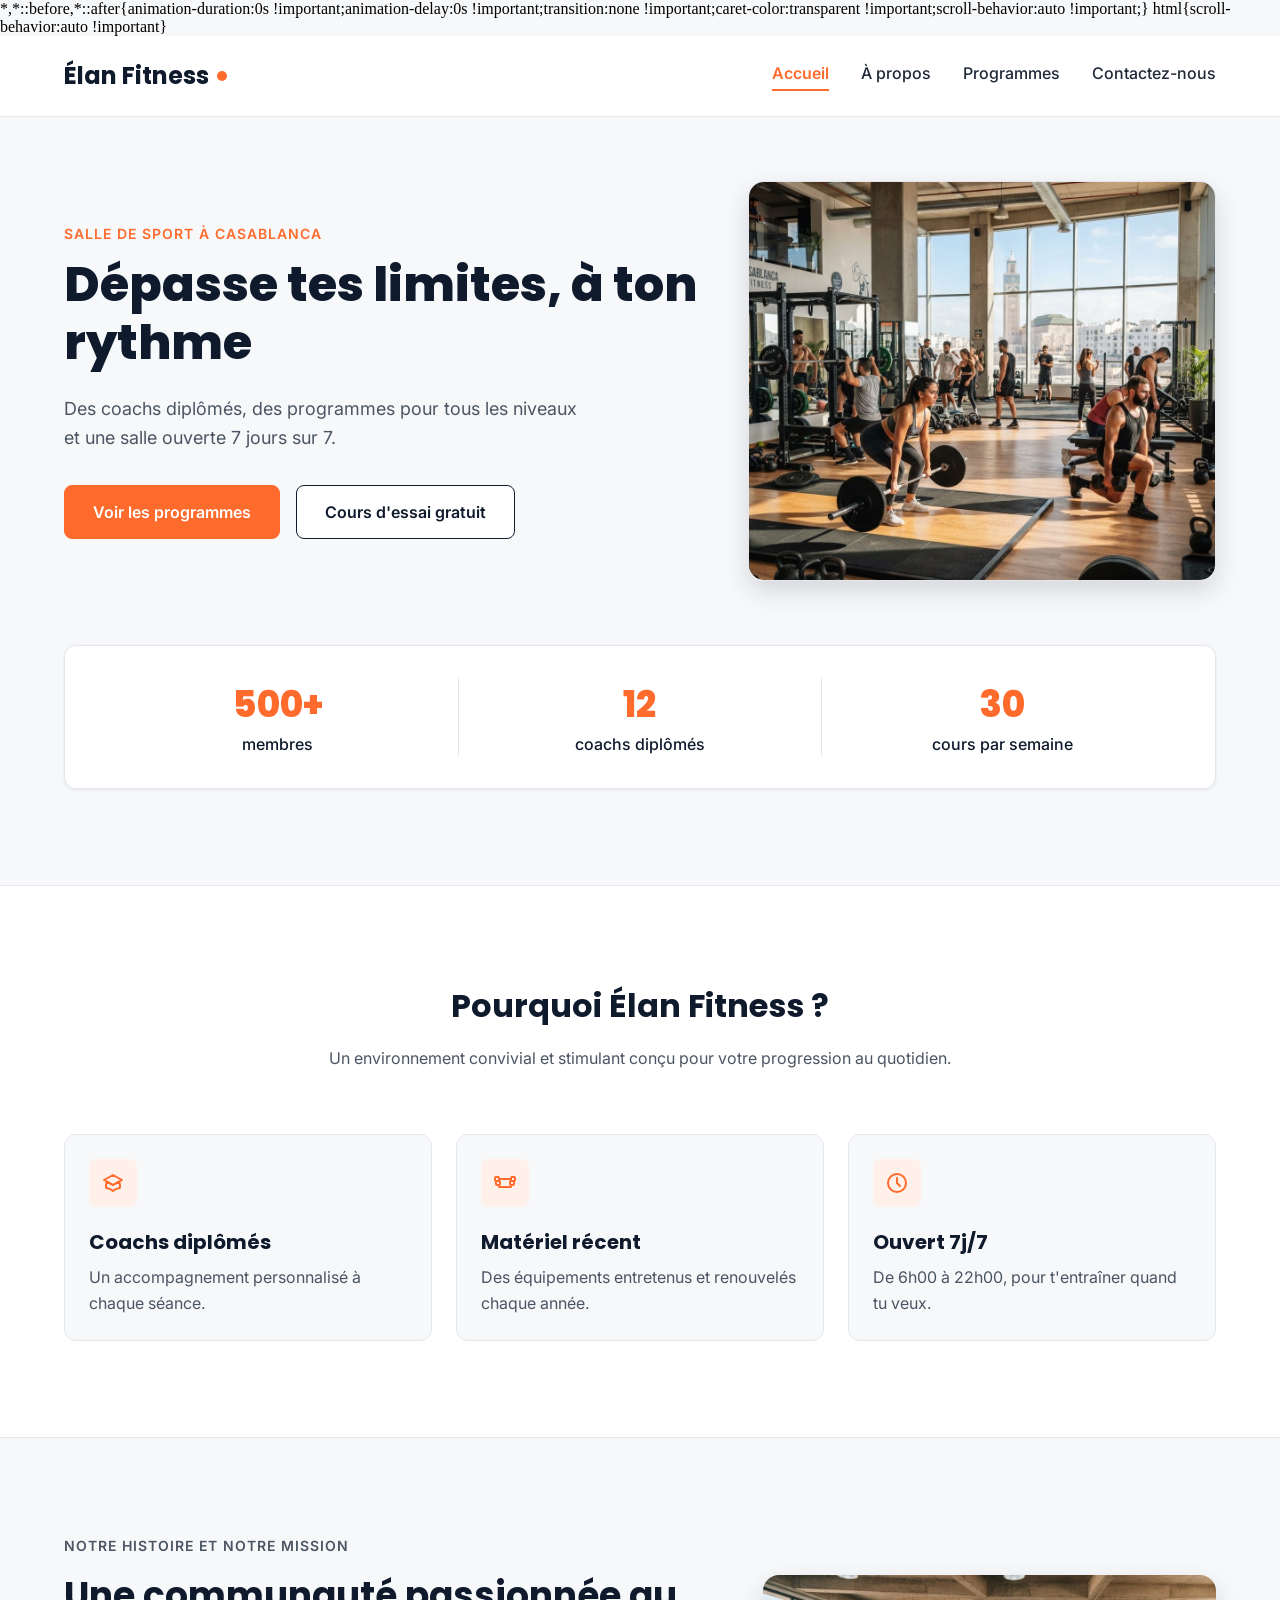
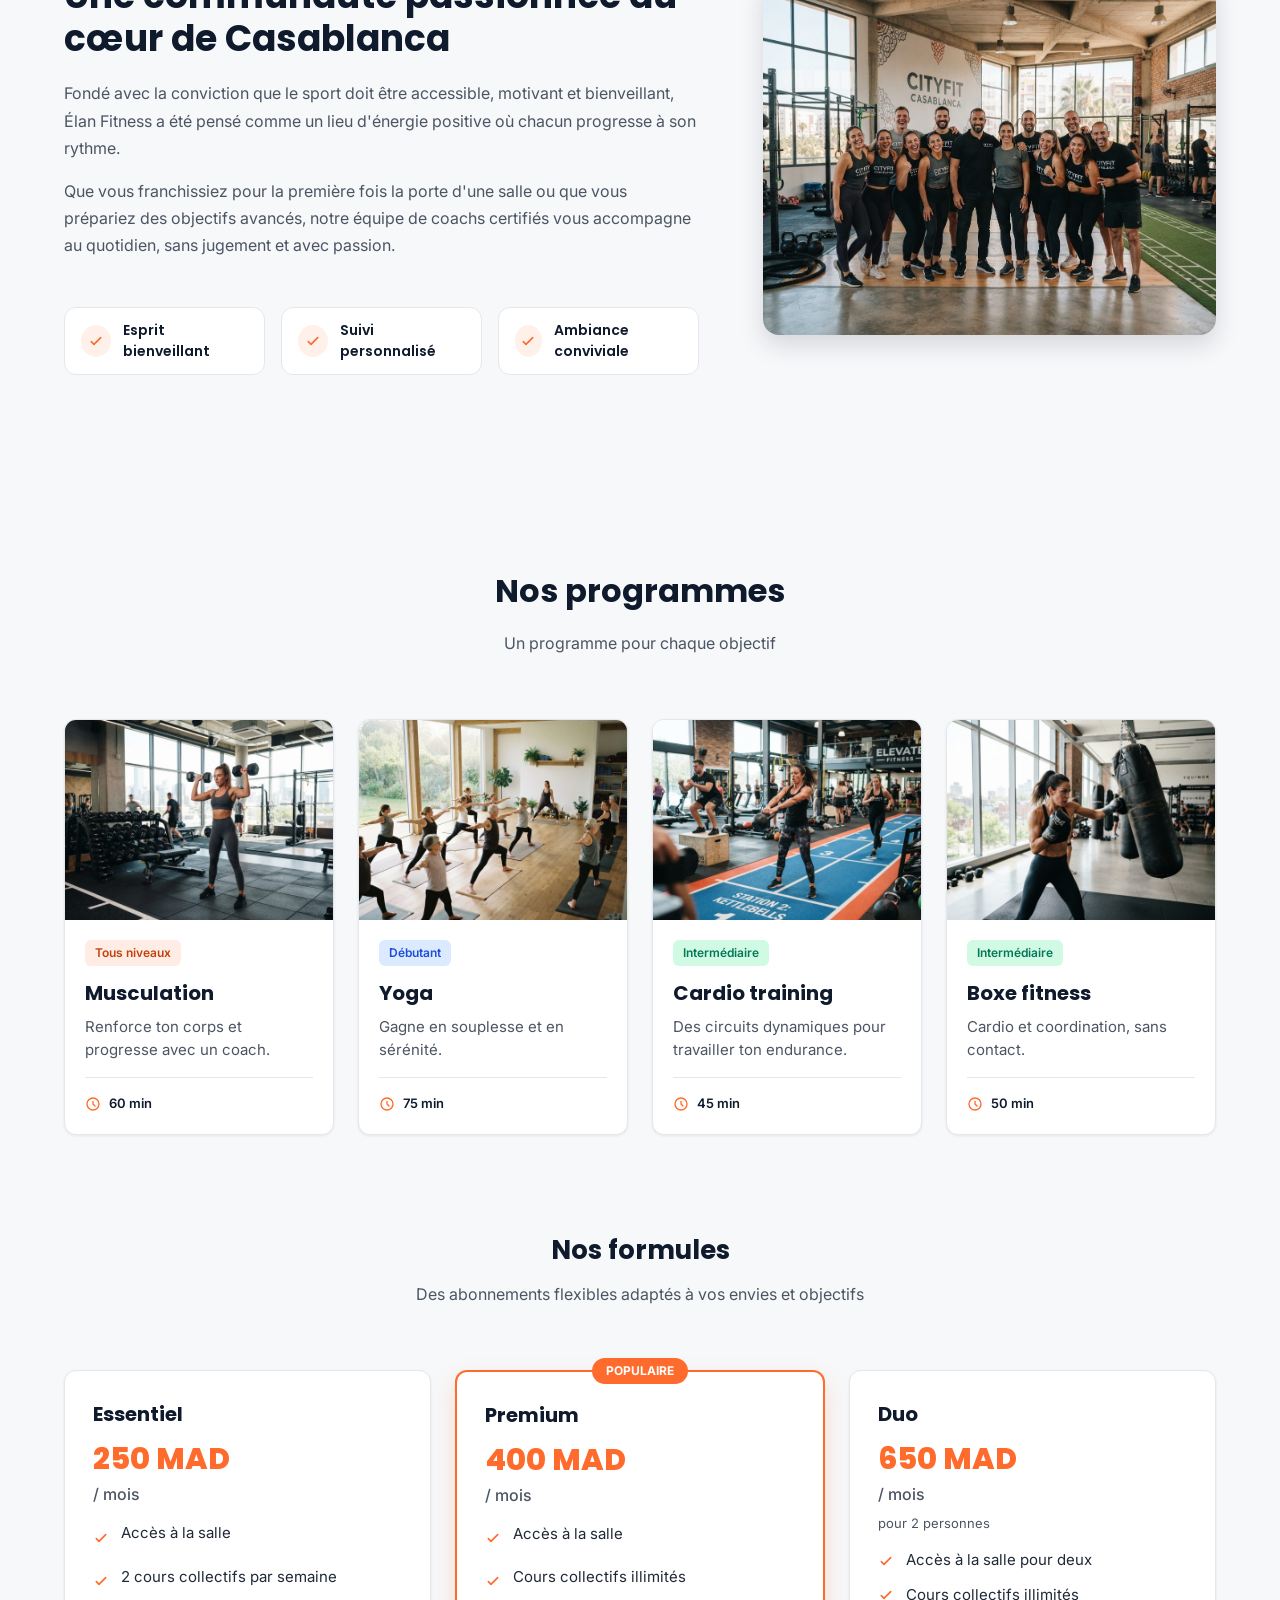
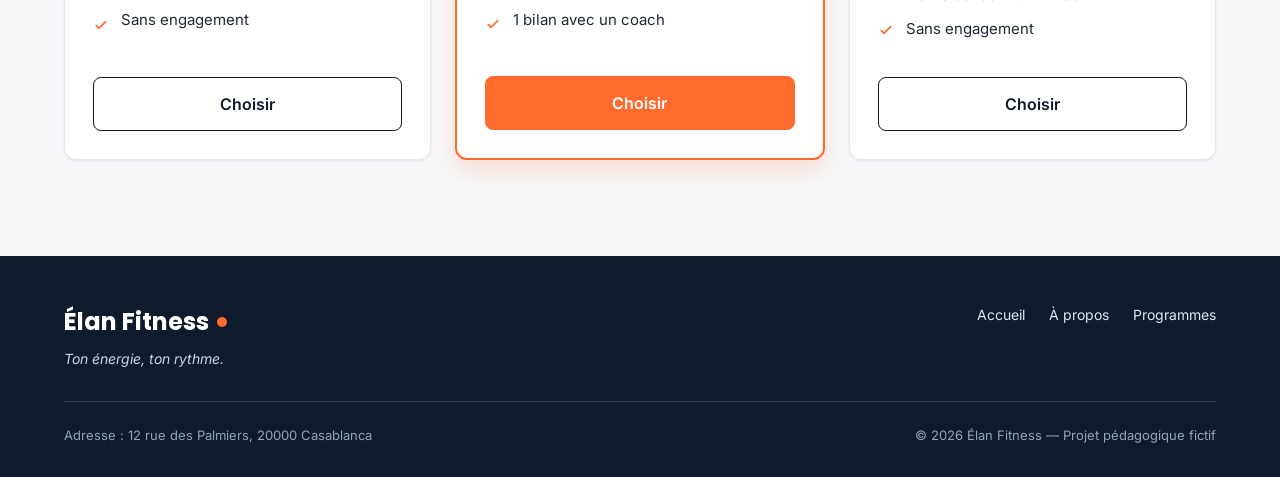
==== index.html @ 79ca8be3 "first commit" ====
<!DOCTYPE html>
<html lang="fr">
<head>
  <meta charset="UTF-8">
  <meta name="viewport" content="width=device-width, initial-scale=1">
  <meta name="description" content="Élan Fitness, salle de sport à Casablanca : musculation, yoga, cardio et boxe fitness avec des coachs diplômés. Réservez votre cours d'essai gratuit.">

  <link rel="preconnect" href="https://fonts.googleapis.com">
  <link rel="preconnect" href="https://fonts.gstatic.com" crossorigin>
  <link href="https://fonts.googleapis.com/css2?family=Inter:wght@400;500;600&family=Poppins:wght@600;700;800&display=swap" rel="stylesheet">

  <link rel="stylesheet" href="style.css">
</head>

<body>

  <header class="en-tete">
    <div class="conteneur en-tete-contenu">
      <a href="#accueil" class="logo">Élan Fitness</a>

      <nav aria-label="Navigation principale">
        <ul class="menu">
          <li><a href="#accueil" class="lien-actif">Accueil</a></li>
          <li><a href="a-propos.html">À propos</a></li>
          <li><a href="Programmes.html">Programmes</a></li>
          <li><a href="contact.html">Contactez-nous</a></li>


          
        </ul>
      </nav>
    </div>
  </header>

  <main>

    <section id="accueil" class="hero">
      <div class="conteneur">

        <div class="hero-contenu">
          <div class="hero-texte">
            <p class="sur-titre">Salle de sport à Casablanca</p>
            <h1>Dépasse tes limites, à ton rythme</h1>
            <p class="hero-description">
              Des coachs diplômés, des programmes pour tous les niveaux et une salle ouverte 7 jours sur 7.
            </p>
            <div class="boutons">
              <a href="Programmes.html" class="bouton bouton-principal">Voir les programmes</a>
              <a href="contact.html" class="bouton bouton-secondaire">Cours d'essai gratuit</a>
            </div>
          </div>

          <img class="hero-image" src="img/hero.jpg" alt="Des personnes s'entraînent dans une salle de sport lumineuse à Casablanca">
        </div>

        <div class="chiffres">
          <div class="chiffre">
            <p class="chiffre-nombre">500+</p>
            <p>membres</p>
          </div>
          <div class="chiffre">
            <p class="chiffre-nombre">12</p>
            <p>coachs diplômés</p>
          </div>
          <div class="chiffre">
            <p class="chiffre-nombre">30</p>
            <p>cours par semaine</p>
          </div>
        </div>

      </div>
    </section>

    <section class="section section-blanche">
      <div class="conteneur">

        <div class="section-titre">
          <h2>Pourquoi Élan Fitness ?</h2>
          <p>Un environnement convivial et stimulant conçu pour votre progression au quotidien.</p>
        </div>

        <div class="cartes">
          <article class="carte carte-avantage">
            <div class="icone"><img src="img/icone-coach.svg" alt=""></div>
            <h3>Coachs diplômés</h3>
            <p>Un accompagnement personnalisé à chaque séance.</p>
          </article>

          <article class="carte carte-avantage">
            <div class="icone"><img src="img/icone-materiel.svg" alt=""></div>
            <h3>Matériel récent</h3>
            <p>Des équipements entretenus et renouvelés chaque année.</p>
          </article>

          <article class="carte carte-avantage">
            <div class="icone"><img src="img/icone-horloge.svg" alt=""></div>
            <h3>Ouvert 7j/7</h3>
            <p>De 6h00 à 22h00, pour t'entraîner quand tu veux.</p>
          </article>
        </div>

      </div>
    </section>

    <section id="a-propos" class="section">
      <div class="conteneur apropos-contenu">

        <div class="apropos-texte">
          <p class="sur-titre">Notre histoire et notre mission</p>
          <h2>Une communauté passionnée au cœur de Casablanca</h2>
          <p>
            Fondé avec la conviction que le sport doit être accessible, motivant et bienveillant,
            Élan Fitness a été pensé comme un lieu d'énergie positive où chacun progresse à son rythme.
          </p>
          <p>
            Que vous franchissiez pour la première fois la porte d'une salle ou que vous prépariez des
            objectifs avancés, notre équipe de coachs certifiés vous accompagne au quotidien, sans
            jugement et avec passion.
          </p>

          <ul class="valeurs">
            <li class="valeur">
              <div class="icone icone-petite"><img src="img/icone-check.svg" alt=""></div>
              <span>Esprit bienveillant</span>
            </li>
            <li class="valeur">
              <div class="icone icone-petite"><img src="img/icone-check.svg" alt=""></div>
              <span>Suivi personnalisé</span>
            </li>
            <li class="valeur">
              <div class="icone icone-petite"><img src="img/icone-check.svg" alt=""></div>
              <span>Ambiance conviviale</span>
            </li>
          </ul>
        </div>

        <img class="apropos-image" src="img/equipe.jpg" alt="L'équipe de coachs d'Élan Fitness réunie dans la salle">

      </div>
    </section>

    <section id="programmes" class="section">
      <div class="conteneur">

        <div class="section-titre">
          <h2>Nos programmes</h2>
          <p>Un programme pour chaque objectif</p>
        </div>

        <div class="cartes">

          <article class="carte carte-programme">
            <img src="img/musculation.jpg" alt="Une sportive soulève des haltères dans l'espace musculation">
            <div class="programme-corps">
              <span class="etiquette etiquette-orange">Tous niveaux</span>
              <h3>Musculation</h3>
              <p>Renforce ton corps et progresse avec un coach.</p>
              <p class="duree"><img src="img/icone-duree.svg" alt="">60 min</p>
            </div>
          </article>

          <article class="carte carte-programme">
            <img src="img/yoga.jpg" alt="Un groupe pratique le yoga sur des tapis dans une salle lumineuse">
            <div class="programme-corps">
              <span class="etiquette etiquette-bleue">Débutant</span>
              <h3>Yoga</h3>
              <p>Gagne en souplesse et en sérénité.</p>
              <p class="duree"><img src="img/icone-duree.svg" alt="">75 min</p>
            </div>
          </article>

          <article class="carte carte-programme">
            <img src="img/cardio.jpg" alt="Des sportifs suivent un circuit de cardio training avec des kettlebells">
            <div class="programme-corps">
              <span class="etiquette etiquette-verte">Intermédiaire</span>
              <h3>Cardio training</h3>
              <p>Des circuits dynamiques pour travailler ton endurance.</p>
              <p class="duree"><img src="img/icone-duree.svg" alt="">45 min</p>
            </div>
          </article>

          <article class="carte carte-programme">
            <img src="img/boxe.jpg" alt="Une sportive frappe un sac de frappe pendant un cours de boxe fitness">
            <div class="programme-corps">
              <span class="etiquette etiquette-verte">Intermédiaire</span>
              <h3>Boxe fitness</h3>
              <p>Cardio et coordination, sans contact.</p>
              <p class="duree"><img src="img/icone-duree.svg" alt="">50 min</p>
            </div>
          </article>

        </div>

        <div class="formules">

          <div class="section-titre">
            <h3>Nos formules</h3>
            <p>Des abonnements flexibles adaptés à vos envies et objectifs</p>
          </div>

          <div class="cartes">

            <article class="carte formule">
              <h4>Essentiel</h4>
              <p class="prix">250 MAD <span>/ mois</span></p>
              <ul class="formule-liste">
                <li>Accès à la salle</li>
                <li>2 cours collectifs par semaine</li>
                <li>Sans engagement</li>
              </ul>
              <a href="#contact" class="bouton bouton-secondaire">Choisir</a>
            </article>

            <article class="carte formule formule-populaire">
              <p class="badge-populaire">Populaire</p>
              <h4>Premium</h4>
              <p class="prix">400 MAD <span>/ mois</span></p>
              <ul class="formule-liste">
                <li>Accès à la salle</li>
                <li>Cours collectifs illimités</li>
                <li>1 bilan avec un coach</li>
              </ul>
              <a href="#contact" class="bouton bouton-principal">Choisir</a>
            </article>

            <article class="carte formule">
              <h4>Duo</h4>
              <p class="prix">650 MAD <span>/ mois</span></p>
              <p class="prix-note">pour 2 personnes</p>
              <ul class="formule-liste">
                <li>Accès à la salle pour deux</li>
                <li>Cours collectifs illimités</li>
                <li>Sans engagement</li>
              </ul>
              <a href="#contact" class="bouton bouton-secondaire">Choisir</a>
            </article>

          </div>
        </div>

      </div>
    </section>

  </main>

  <footer class="pied-de-page">
    <div class="conteneur">

      <div class="pied-haut">
        <div>
          <p class="logo logo-clair">Élan Fitness</p>
          <p class="slogan">Ton énergie, ton rythme.</p>
        </div>

        <nav aria-label="Navigation du pied de page">
          <ul class="menu menu-pied">
            <li><a href="#accueil">Accueil</a></li>
            <li><a href="a-propos.html">À propos</a></li>
            <li><a href="#programmes">Programmes</a></li>
          </ul>
        </nav>
      </div>

      <div class="pied-bas">
        <p>Adresse : 12 rue des Palmiers, 20000 Casablanca</p>
        <p>&copy; 2026 Élan Fitness — Projet pédagogique fictif</p>
      </div>

    </div>
  </footer>

</body>
</html>
---- style.css ----
* {
  box-sizing: border-box;
  margin: 0;
  padding: 0;
  display: grid;
  grid-template-columns: 1fr;
}

html {
  scroll-behavior: smooth;
  @media screen {
    
  }
  
}

body {
  font-family: 'Inter', Arial, sans-serif;
  font-size: 16px;
  line-height: 1.5;
  color: #1F2937;
  background-color: #F7F8FA;
  display: grid;
  grid-template-columns: 1fr;
}

h1, h2, h3, h4 {
  font-family: 'Poppins', Arial, sans-serif;
  color: #0F1B2D;
}

a {
  color: inherit;
  text-decoration: none;
}

ul {
  list-style: none;
}

img {
  display: block;
  max-width: 100%;
}

a:focus-visible,
button:focus-visible {
  outline: 3px solid #FF6B2C;
  outline-offset: 2px;
}

.conteneur {
  width: 100%;
  max-width: 1200px;
  margin: 0 auto;
  padding: 0 24px;
}

.section {
  padding: 96px 0;
}

.section-blanche {
  background-color: #FFFFFF;
  border-top: 1px solid #E5E7EB;
  border-bottom: 1px solid #E5E7EB;
}

.section-titre {
  max-width: 640px;
  margin: 0 auto 64px;
  text-align: center;
}

.section-titre h2 {
  font-size: 32px;
  margin-bottom: 16px;
}

.section-titre h3 {
  font-size: 26px;
  margin-bottom: 12px;
}

.section-titre p {
  color: #4B5563;
}

.sur-titre {
  font-size: 14px;
  font-weight: 600;
  color: #FF6B2C;
  text-transform: uppercase;
  letter-spacing: 1px;
  margin-bottom: 12px;
}

.bouton {
  display: inline-block;
  padding: 14px 28px;
  border-radius: 8px;
  font-size: 16px;
  font-weight: 600;
  text-align: center;
  cursor: pointer;
}

.bouton-principal {
  background-color: #FF6B2C;
  border: 1px solid #FF6B2C;
  color: #FFFFFF;
}

.bouton-principal:hover {
  background-color: #F05817;
}

.bouton-secondaire {
  background-color: #FFFFFF;
  border: 1px solid #0F1B2D;
  color: #0F1B2D;
}

.bouton-secondaire:hover {
  background-color: #F3F4F6;
}

.cartes {
  display: flex;
  gap: 24px;
}

.carte {
  flex: 1;
  background-color: #FFFFFF;
  border: 1px solid #E5E7EB;
  border-radius: 12px;
  box-shadow: 0 1px 3px rgba(15, 27, 45, 0.08);
}

.icone {
  width: 48px;
  height: 48px;
  background-color: #FFF0EA;
  border-radius: 8px;
  display: flex;
  align-items: center;
  justify-content: center;
}

.icone img {
  width: 24px;
  height: 24px;
}

.icone-petite {
  width: 32px;
  height: 32px;
  border-radius: 50%;
}

.icone-petite img {
  width: 16px;
  height: 16px;
}

.en-tete {
  position: sticky;
  top: 0;
  z-index: 10;
  background-color: #FFFFFF;
  border-bottom: 1px solid #E5E7EB;
}

.en-tete-contenu {
  height: 80px;
  display: flex;
  align-items: center;
  justify-content: space-between;
}

.logo {
  display: flex;
  align-items: center;
  font-family: 'Poppins', Arial, sans-serif;
  font-size: 24px;
  font-weight: 700;
  color: #0F1B2D;
}

.logo::after {
  content: "";
  width: 10px;
  height: 10px;
  margin-left: 8px;
  background-color: #FF6B2C;
  border-radius: 50%;
}

.menu {
  display: flex;
  gap: 32px;
}

.menu a {
  font-weight: 500;
  padding-bottom: 4px;
  border-bottom: 2px solid transparent;
}

.menu a:hover {
  color: #FF6B2C;
}

.menu .lien-actif {
  color: #FF6B2C;
  font-weight: 600;
  border-bottom-color: #FF6B2C;
}

.hero {
  padding: 64px 0 96px;
  
}

.hero-contenu {
  display: flex;
  align-items: center;
  gap: 32px;
}

.hero-texte {
  flex: 7;
}

.hero-texte h1 {
  font-size: 48px;
  font-weight: 800;
  line-height: 1.2;
  margin-bottom: 24px;
}

.hero-description {
  max-width: 520px;
  font-size: 18px;
  line-height: 1.6;
  color: #4B5563;
  margin-bottom: 32px;
}

.boutons {
  display: flex;
  flex-wrap: wrap;
  gap: 16px;
}

.hero-image {
  flex: 5;
  min-width: 0;
  height: 400px;
  object-fit: cover;
  border-radius: 16px;
  border: 1px solid #E5E7EB;
  box-shadow: 0 10px 25px rgba(15, 27, 45, 0.15);
}

.chiffres {
  display: flex;
  margin-top: 64px;
  padding: 32px;
  background-color: #FFFFFF;
  border: 1px solid #E5E7EB;
  border-radius: 12px;
  box-shadow: 0 1px 3px rgba(15, 27, 45, 0.08);
}

.chiffre {
  flex: 1;
  text-align: center;
  font-weight: 500;
  color: #0F1B2D;
}

.chiffre + .chiffre {
  border-left: 1px solid #E5E7EB;
}

.chiffre-nombre {
  font-family: 'Poppins', Arial, sans-serif;
  font-size: 36px;
  font-weight: 800;
  color: #FF6B2C;
}

.carte-avantage {
  padding: 24px;
  background-color: #F7F8FA;
  box-shadow: none;
}

.carte-avantage .icone {
  margin-bottom: 20px;
}

.carte-avantage h3 {
  font-size: 20px;
  margin-bottom: 8px;
}

.carte-avantage p {
  color: #4B5563;
  line-height: 1.6;
}

.apropos-contenu {
  display: flex;
  align-items: center;
  gap: 64px;
}

.apropos-texte {
  flex: 7;
}

.apropos-texte h2 {
  font-size: 36px;
  line-height: 1.2;
  margin-bottom: 20px;
}

.apropos-texte p {
  color: #4B5563;
  line-height: 1.7;
  margin-bottom: 16px;
}

.valeurs {
  display: flex;
  gap: 16px;
  margin-top: 32px;
}

.valeur {
  flex: 1;
  display: flex;
  align-items: center;
  gap: 12px;
  padding: 12px 16px;
  background-color: #FFFFFF;
  border: 1px solid #E5E7EB;
  border-radius: 12px;
  font-family: 'Poppins', Arial, sans-serif;
  font-size: 14px;
  font-weight: 600;
  color: #0F1B2D;
}

.apropos-image {
  flex: 5;
  min-width: 0;
  height: 360px;
  object-fit: cover;
  border-radius: 16px;
  box-shadow: 0 10px 25px rgba(15, 27, 45, 0.15);
}

.carte-programme {
  display: flex;
  flex-direction: column;
  overflow: hidden;
}

.carte-programme > img {
  width: 100%;
  height: 200px;
  object-fit: cover;
}

.programme-corps {
  flex: 1;
  display: flex;
  flex-direction: column;
  padding: 20px;
}

.programme-corps h3 {
  font-size: 20px;
  margin-bottom: 8px;
}

.programme-corps p {
  font-size: 15px;
  color: #4B5563;
}

.etiquette {
  align-self: flex-start;
  padding: 4px 10px;
  margin-bottom: 12px;
  border-radius: 6px;
  font-size: 12px;
  font-weight: 600;
}

.etiquette-orange {
  background-color: #FFEDE5;
  color: #C2410C;
}

.etiquette-bleue {
  background-color: #DBEAFE;
  color: #1D4ED8;
}

.etiquette-verte {
  background-color: #D1FAE5;
  color: #047857;
}

.programme-corps .duree {
  display: flex;
  align-items: center;
  gap: 8px;
  margin-top: auto;
  padding-top: 16px;
  border-top: 1px solid #E5E7EB;
  font-size: 13px;
  font-weight: 600;
  color: #0F1B2D;
}

.programme-corps h3 + p {
  margin-bottom: 16px;
}

.duree img {
  width: 16px;
  height: 16px;
}

.formules {
  margin-top: 96px;
}

.formule {
  position: relative;
  display: flex;
  flex-direction: column;
  padding: 28px;
}

.formule h4 {
  font-size: 20px;
}

.prix {
  margin: 8px 0 16px;
  font-family: 'Poppins', Arial, sans-serif;
  font-size: 30px;
  font-weight: 800;
  color: #FF6B2C;
}

.prix span {
  font-family: 'Inter', Arial, sans-serif;
  font-size: 16px;
  font-weight: 500;
  color: #4B5563;
}

.prix-note {
  margin: -8px 0 16px;
  font-size: 13px;
  color: #4B5563;
}

.formule-liste {
  flex: 1;
  margin-bottom: 24px;
}

.formule-liste li {
  padding-left: 28px;
  margin-bottom: 12px;
  font-size: 15px;
  background-image: url('img/icone-check.svg');
  background-repeat: no-repeat;
  background-position: left center;
  background-size: 16px;
}

.formule .bouton {
  display: block;
}

.formule-populaire {
  border: 2px solid #FF6B2C;
  box-shadow: 0 10px 25px rgba(255, 107, 44, 0.2);
}

.badge-populaire {
  position: absolute;
  top: -14px;
  left: 50%;
  transform: translateX(-50%);
  padding: 4px 14px;
  background-color: #FF6B2C;
  border-radius: 999px;
  font-size: 12px;
  font-weight: 700;
  text-transform: uppercase;
  color: #FFFFFF;
}

.pied-de-page {
  padding: 48px 0 32px;
  background-color: #0F1B2D;
  color: #FFFFFF;
}

.pied-haut {
  display: flex;
  justify-content: space-between;
  align-items: flex-start;
  padding-bottom: 32px;
  border-bottom: 1px solid rgba(255, 255, 255, 0.15);
}

.logo-clair {
  color: #FFFFFF;
}

.slogan {
  margin-top: 8px;
  font-size: 14px;
  font-style: italic;
  color: #CBD5E1;
}

.menu-pied {
  gap: 24px;
}

.menu-pied a {
  font-size: 14px;
  font-weight: 400;
  color: #E2E8F0;
}

.pied-bas {
  display: flex;
  justify-content: space-between;
  margin-top: 24px;
  font-size: 13px;
  color: #94A3B8;
}


.container h1{
  display: flex;
  align-items: center;
  justify-content: center;
  border-radius: 5px;
  background-color: #E2E8F0;
  padding: 20px;

}
input[type=text] textarea {
  width: 100%;
  padding: 12px;
  padding-bottom: 12px;
  border: 1px solid #FF6B2C;
  box-sizing: border-box;
  margin-top: 6px;
  margin-bottom: 16px;
  resize: vertical;
}
input[type=submit]:hover {
  background-color: #FF6B2C;
}
input[type=submet]{
  background-color: #C2410C; 
  color: white;
  padding: 12px 20px;
  border: none;
  border-radius: 4px;
  cursor: pointer;
}

.container form{
  text-align: center;
  align-items: center;
  justify-content: center;
  box-sizing: border-box;
  margin: 5px;
  padding: 5px;
}
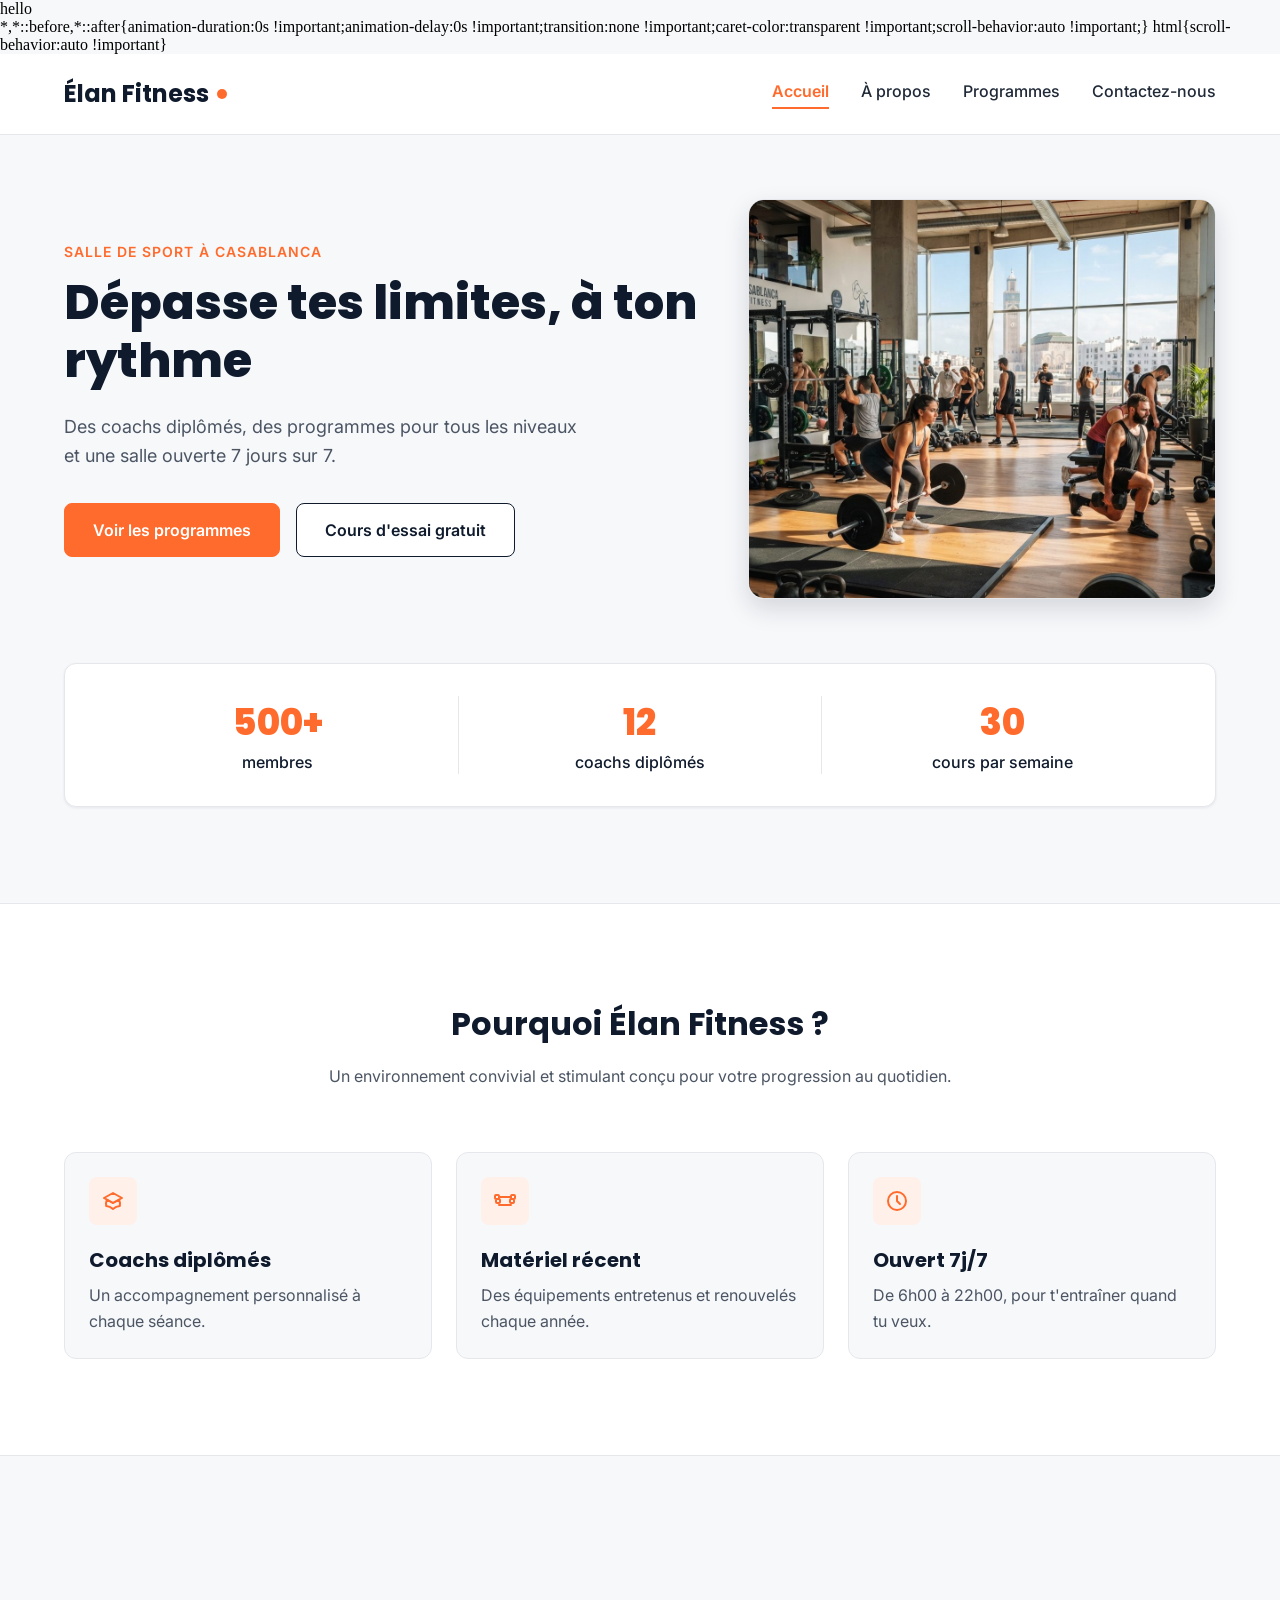
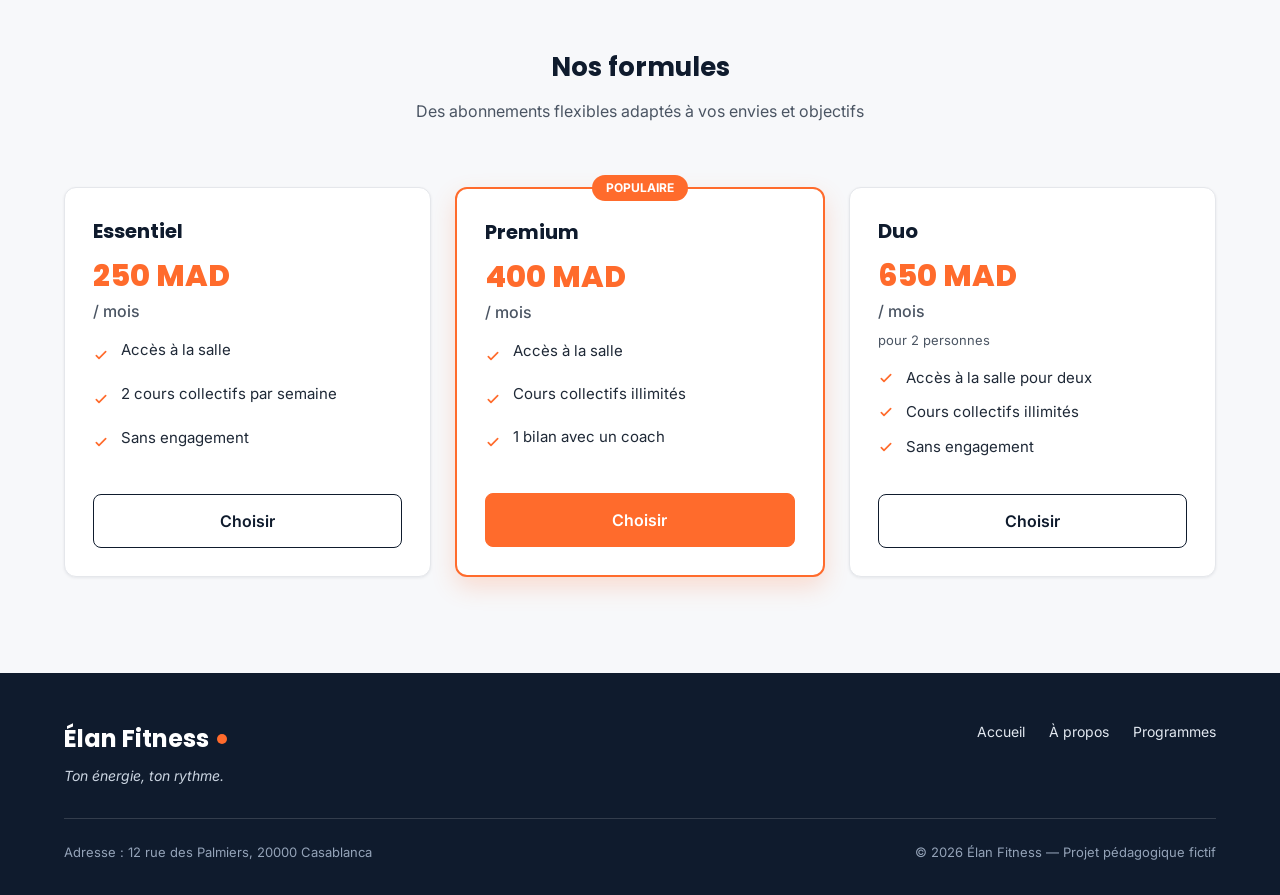
==== commit 23eedbf3: "add css to contact page" ====
--- a/index.html
+++ b/index.html
@@ -4,7 +4,7 @@
   <meta charset="UTF-8">
   <meta name="viewport" content="width=device-width, initial-scale=1">
   <meta name="description" content="Élan Fitness, salle de sport à Casablanca : musculation, yoga, cardio et boxe fitness avec des coachs diplômés. Réservez votre cours d'essai gratuit.">
-
+  <title>hello</title>
   <link rel="preconnect" href="https://fonts.googleapis.com">
   <link rel="preconnect" href="https://fonts.gstatic.com" crossorigin>
   <link href="https://fonts.googleapis.com/css2?family=Inter:wght@400;500;600&family=Poppins:wght@600;700;800&display=swap" rel="stylesheet">
@@ -102,94 +102,14 @@
       </div>
     </section>
 
-    <section id="a-propos" class="section">
-      <div class="conteneur apropos-contenu">
-
-        <div class="apropos-texte">
-          <p class="sur-titre">Notre histoire et notre mission</p>
-          <h2>Une communauté passionnée au cœur de Casablanca</h2>
-          <p>
-            Fondé avec la conviction que le sport doit être accessible, motivant et bienveillant,
-            Élan Fitness a été pensé comme un lieu d'énergie positive où chacun progresse à son rythme.
-          </p>
-          <p>
-            Que vous franchissiez pour la première fois la porte d'une salle ou que vous prépariez des
-            objectifs avancés, notre équipe de coachs certifiés vous accompagne au quotidien, sans
-            jugement et avec passion.
-          </p>
-
-          <ul class="valeurs">
-            <li class="valeur">
-              <div class="icone icone-petite"><img src="img/icone-check.svg" alt=""></div>
-              <span>Esprit bienveillant</span>
-            </li>
-            <li class="valeur">
-              <div class="icone icone-petite"><img src="img/icone-check.svg" alt=""></div>
-              <span>Suivi personnalisé</span>
-            </li>
-            <li class="valeur">
-              <div class="icone icone-petite"><img src="img/icone-check.svg" alt=""></div>
-              <span>Ambiance conviviale</span>
-            </li>
-          </ul>
-        </div>
-
-        <img class="apropos-image" src="img/equipe.jpg" alt="L'équipe de coachs d'Élan Fitness réunie dans la salle">
-
-      </div>
-    </section>
+    
 
     <section id="programmes" class="section">
       <div class="conteneur">
 
-        <div class="section-titre">
-          <h2>Nos programmes</h2>
-          <p>Un programme pour chaque objectif</p>
-        </div>
+       
 
-        <div class="cartes">
-
-          <article class="carte carte-programme">
-            <img src="img/musculation.jpg" alt="Une sportive soulève des haltères dans l'espace musculation">
-            <div class="programme-corps">
-              <span class="etiquette etiquette-orange">Tous niveaux</span>
-              <h3>Musculation</h3>
-              <p>Renforce ton corps et progresse avec un coach.</p>
-              <p class="duree"><img src="img/icone-duree.svg" alt="">60 min</p>
-            </div>
-          </article>
-
-          <article class="carte carte-programme">
-            <img src="img/yoga.jpg" alt="Un groupe pratique le yoga sur des tapis dans une salle lumineuse">
-            <div class="programme-corps">
-              <span class="etiquette etiquette-bleue">Débutant</span>
-              <h3>Yoga</h3>
-              <p>Gagne en souplesse et en sérénité.</p>
-              <p class="duree"><img src="img/icone-duree.svg" alt="">75 min</p>
-            </div>
-          </article>
-
-          <article class="carte carte-programme">
-            <img src="img/cardio.jpg" alt="Des sportifs suivent un circuit de cardio training avec des kettlebells">
-            <div class="programme-corps">
-              <span class="etiquette etiquette-verte">Intermédiaire</span>
-              <h3>Cardio training</h3>
-              <p>Des circuits dynamiques pour travailler ton endurance.</p>
-              <p class="duree"><img src="img/icone-duree.svg" alt="">45 min</p>
-            </div>
-          </article>
-
-          <article class="carte carte-programme">
-            <img src="img/boxe.jpg" alt="Une sportive frappe un sac de frappe pendant un cours de boxe fitness">
-            <div class="programme-corps">
-              <span class="etiquette etiquette-verte">Intermédiaire</span>
-              <h3>Boxe fitness</h3>
-              <p>Cardio et coordination, sans contact.</p>
-              <p class="duree"><img src="img/icone-duree.svg" alt="">50 min</p>
-            </div>
-          </article>
-
-        </div>
+        
 
         <div class="formules">
 
--- a/style.css
+++ b/style.css
@@ -8,10 +8,9 @@
 
 html {
   scroll-behavior: smooth;
-  @media screen {
-    
-  }
-  
+
+  @media screen {}
+
 }
 
 body {
@@ -24,7 +23,10 @@
   grid-template-columns: 1fr;
 }
 
-h1, h2, h3, h4 {
+h1,
+h2,
+h3,
+h4 {
   font-family: 'Poppins', Arial, sans-serif;
   color: #0F1B2D;
 }
@@ -220,7 +222,7 @@
 
 .hero {
   padding: 64px 0 96px;
-  
+
 }
 
 .hero-contenu {
@@ -281,7 +283,7 @@
   color: #0F1B2D;
 }
 
-.chiffre + .chiffre {
+.chiffre+.chiffre {
   border-left: 1px solid #E5E7EB;
 }
 
@@ -370,7 +372,7 @@
   overflow: hidden;
 }
 
-.carte-programme > img {
+.carte-programme>img {
   width: 100%;
   height: 200px;
   object-fit: cover;
@@ -429,7 +431,7 @@
   color: #0F1B2D;
 }
 
-.programme-corps h3 + p {
+.programme-corps h3+p {
   margin-bottom: 16px;
 }
 
@@ -555,43 +557,90 @@
   color: #94A3B8;
 }
 
-
-.container h1{
-  display: flex;
-  align-items: center;
+.container {
+  display: flex;
   justify-content: center;
+  align-items: center;
   border-radius: 5px;
-  background-color: #E2E8F0;
-  padding: 20px;
-
-}
-input[type=text] textarea {
-  width: 100%;
+  background-color: #f2f2f2;
+  margin: 15px;
+  padding: 15px;
+}
+
+.container img {
+  margin-left: 50px;
+}
+.container label {
+  padding: 5px;
+  margin-left: 5px;
+}
+.contact{
+  display: grid;
+  place-items: center;
+  justify-content: center;
+  align-items: center;
+  background-size: cover;
+  height: 200px;
+}
+.contact h1{
+  color: #FF6B2C;
+  margin-right: 20px;
+  justify-content: center;
+  align-items: center;
+  display: inline;
+  
+}
+
+.container form { 
+  padding: 1px;
+  width: 50%;
+  height: 250;
+  margin: 0;
+  background-color: #ccc;
+  border-radius: 10px;
+  border: solid #FF6B2C ;
+}
+
+input[type=text],
+textarea {
+  width: 50%;
   padding: 12px;
-  padding-bottom: 12px;
-  border: 1px solid #FF6B2C;
-  box-sizing: border-box;
+  border: 1px solid #ccc;
+  border-radius: 20px;
   margin-top: 6px;
   margin-bottom: 16px;
-  resize: vertical;
-}
+  
+}
+input[type=submit] {
+  width: 50%;
+  background-color: #FF6B2C;
+  color: white;
+  
+  padding: 12px 20px;
+  border: none;
+  border-radius: 20px;
+  cursor: pointer;
+}
+
+input[type=email] {
+  width: 50%;
+  padding: 12px;
+  border: 1px solid #ccc;
+  border-radius: 20px;
+  margin-top: 6px;
+  margin-bottom: 16px;
+
+}
+
 input[type=submit]:hover {
   background-color: #FF6B2C;
 }
-input[type=submet]{
-  background-color: #C2410C; 
-  color: white;
-  padding: 12px 20px;
-  border: none;
-  border-radius: 4px;
-  cursor: pointer;
-}
-
-.container form{
-  text-align: center;
-  align-items: center;
-  justify-content: center;
-  box-sizing: border-box;
-  margin: 5px;
-  padding: 5px;
+
+
+
+@media screen and (max-width: 600px) {
+  input[type=submit] {
+    width: 100%;
+    margin-top: 0;
+  }
 }
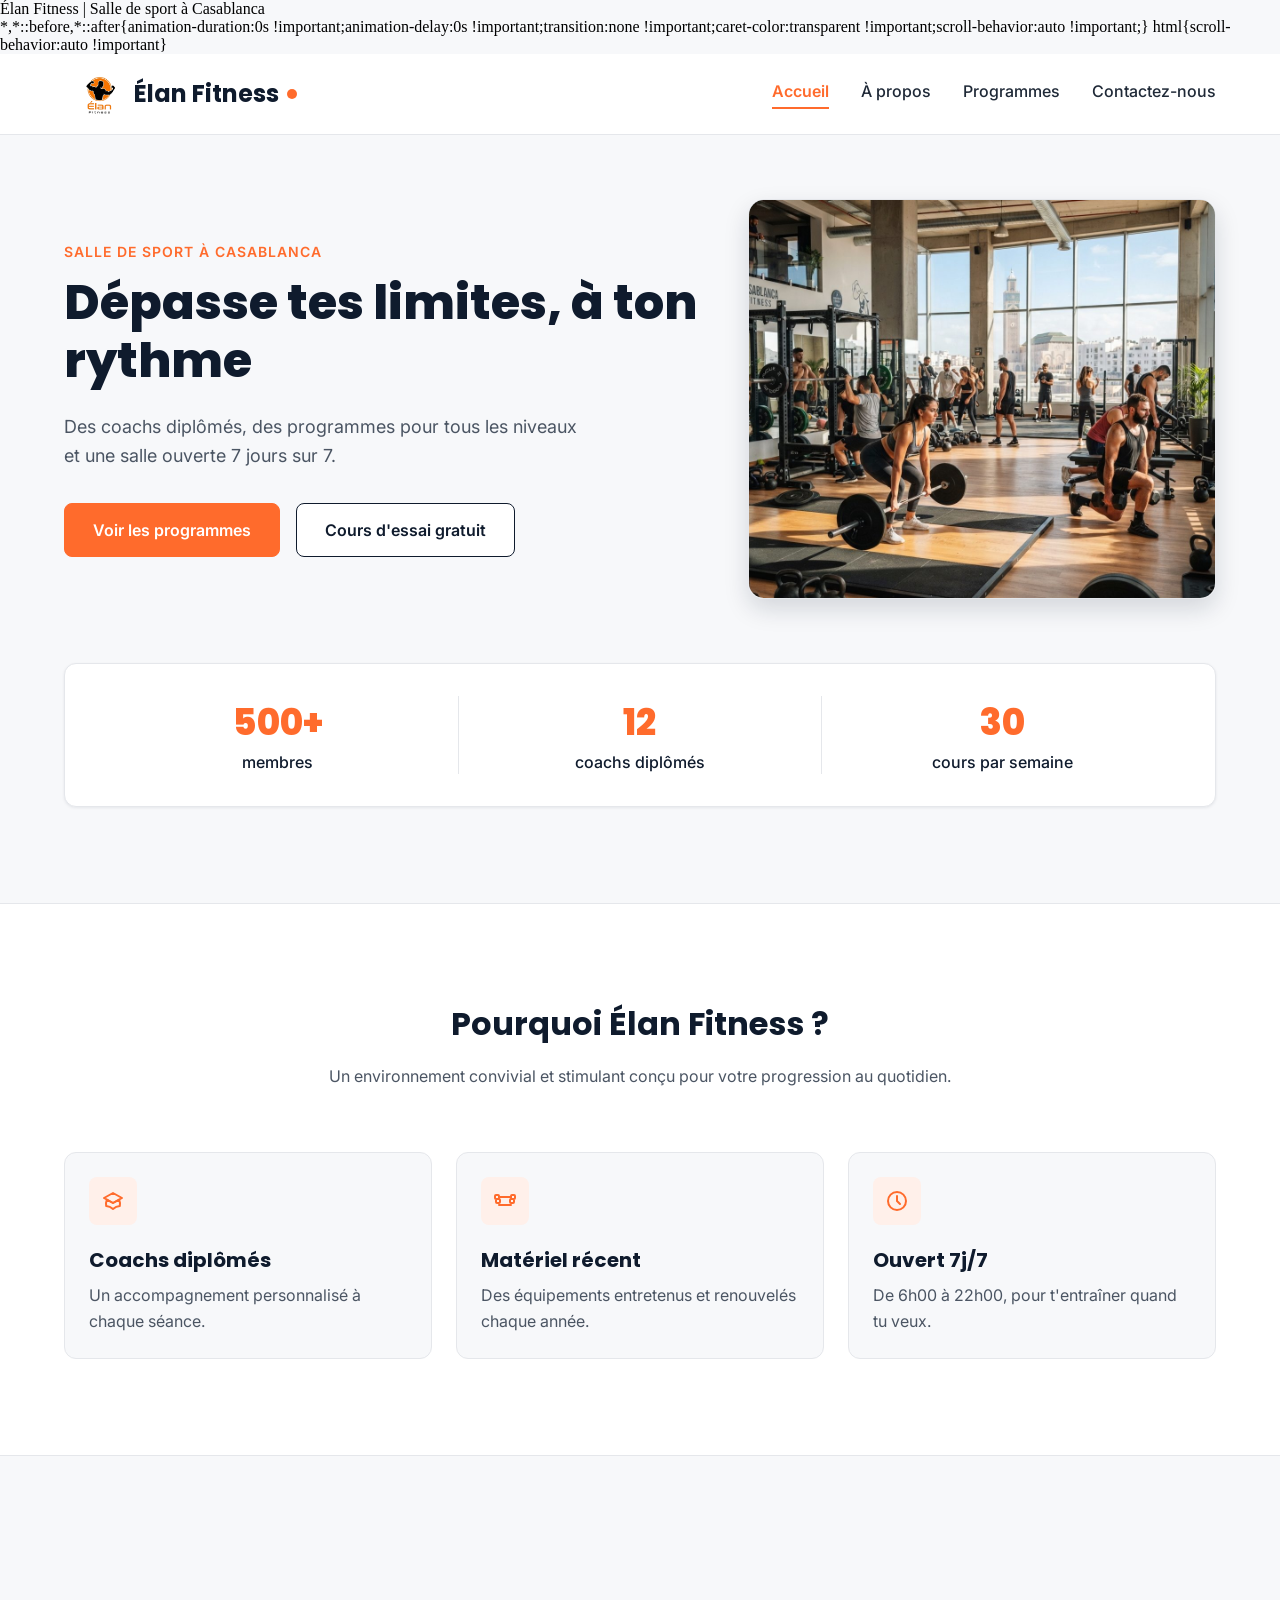
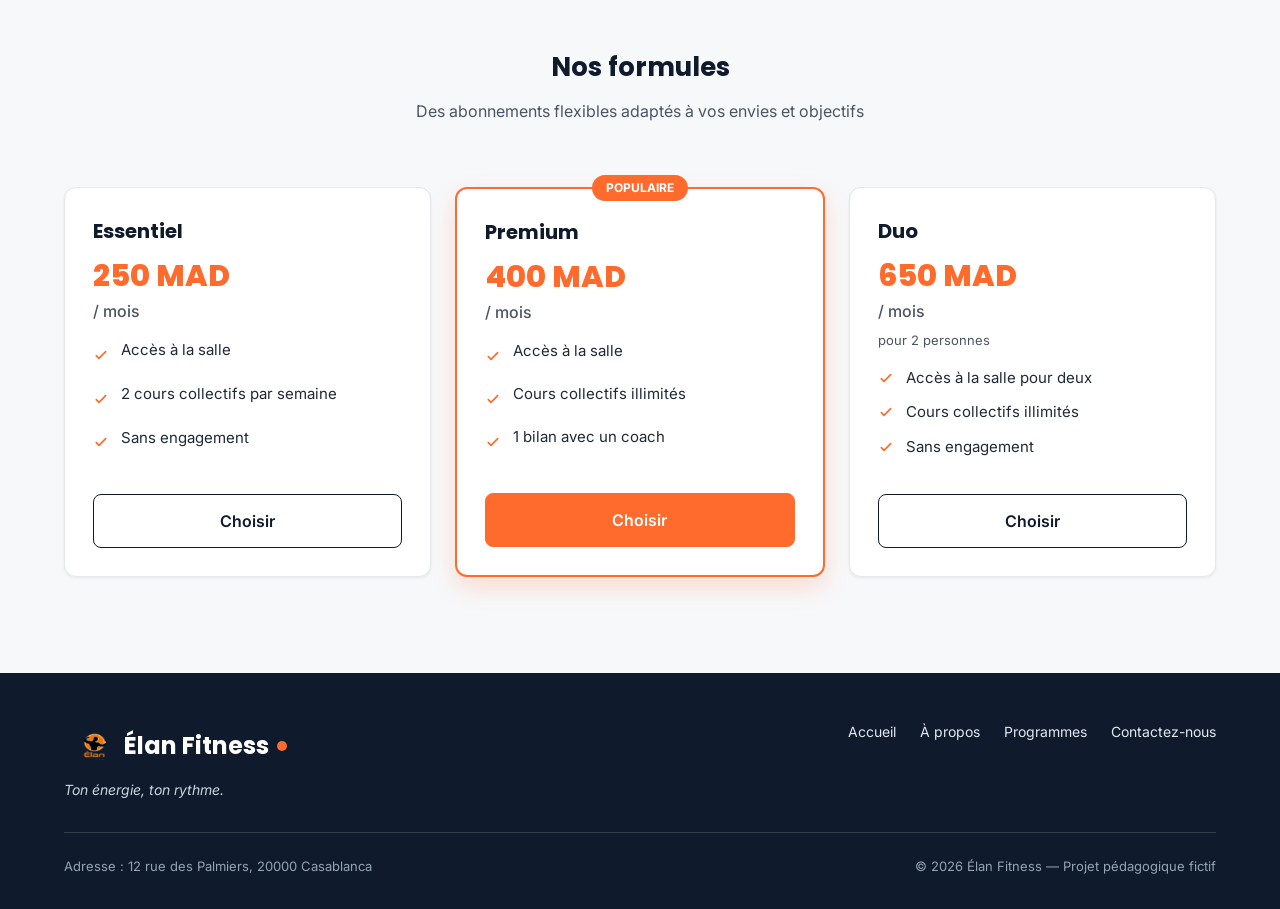
==== commit 995ea7e9: "add logo and documentation" ====
--- a/index.html
+++ b/index.html
@@ -1,14 +1,13 @@
 <!DOCTYPE html>
-<html lang="fr">
+<html lang="en">
 <head>
   <meta charset="UTF-8">
   <meta name="viewport" content="width=device-width, initial-scale=1">
   <meta name="description" content="Élan Fitness, salle de sport à Casablanca : musculation, yoga, cardio et boxe fitness avec des coachs diplômés. Réservez votre cours d'essai gratuit.">
-  <title>hello</title>
+  <title>Élan Fitness | Salle de sport à Casablanca</title>
   <link rel="preconnect" href="https://fonts.googleapis.com">
   <link rel="preconnect" href="https://fonts.gstatic.com" crossorigin>
   <link href="https://fonts.googleapis.com/css2?family=Inter:wght@400;500;600&family=Poppins:wght@600;700;800&display=swap" rel="stylesheet">
-
   <link rel="stylesheet" href="style.css">
 </head>
 
@@ -16,8 +15,7 @@
 
   <header class="en-tete">
     <div class="conteneur en-tete-contenu">
-      <a href="#accueil" class="logo">Élan Fitness</a>
-
+      <a href="#accueil" class="logo"><img src="img/logo.png" alt="fitness gym" style="height: 70px;width: 70px;">Élan Fitness</a>
       <nav aria-label="Navigation principale">
         <ul class="menu">
           <li><a href="#accueil" class="lien-actif">Accueil</a></li>
@@ -168,7 +166,7 @@
 
       <div class="pied-haut">
         <div>
-          <p class="logo logo-clair">Élan Fitness</p>
+          <p class="logo logo-clair"><img src="img/logo.png" alt="fitness gym" style="height: 50px;width: 60px;border-radius: 50px;">Élan Fitness</p>
           <p class="slogan">Ton énergie, ton rythme.</p>
         </div>
 
@@ -177,6 +175,8 @@
             <li><a href="#accueil">Accueil</a></li>
             <li><a href="a-propos.html">À propos</a></li>
             <li><a href="#programmes">Programmes</a></li>
+             <li><a href="contact.html">Contactez-nous</a></li>
+
           </ul>
         </nav>
       </div>
--- a/style.css
+++ b/style.css
@@ -563,7 +563,7 @@
   align-items: center;
   border-radius: 5px;
   background-color: #f2f2f2;
-  margin: 15px;
+  margin: 10px;
   padding: 15px;
 }
 
@@ -577,9 +577,6 @@
 .contact{
   display: grid;
   place-items: center;
-  justify-content: center;
-  align-items: center;
-  background-size: cover;
   height: 200px;
 }
 .contact h1{
@@ -587,18 +584,20 @@
   margin-right: 20px;
   justify-content: center;
   align-items: center;
-  display: inline;
+  
   
 }
 
 .container form { 
   padding: 1px;
   width: 50%;
-  height: 250;
+  height: 150;
   margin: 0;
   background-color: #ccc;
   border-radius: 10px;
-  border: solid #FF6B2C ;
+  border: 2px solid #FF6B2C;
+  box-shadow: 0 10px 25px rgba(255, 107, 44, 0.2);
+
 }
 
 input[type=text],
@@ -609,13 +608,13 @@
   border-radius: 20px;
   margin-top: 6px;
   margin-bottom: 16px;
+  resize: vertical;
   
 }
 input[type=submit] {
   width: 50%;
   background-color: #FF6B2C;
-  color: white;
-  
+  color: white; 
   padding: 12px 20px;
   border: none;
   border-radius: 20px;
@@ -638,9 +637,3 @@
 
 
 
-@media screen and (max-width: 600px) {
-  input[type=submit] {
-    width: 100%;
-    margin-top: 0;
-  }
-}
